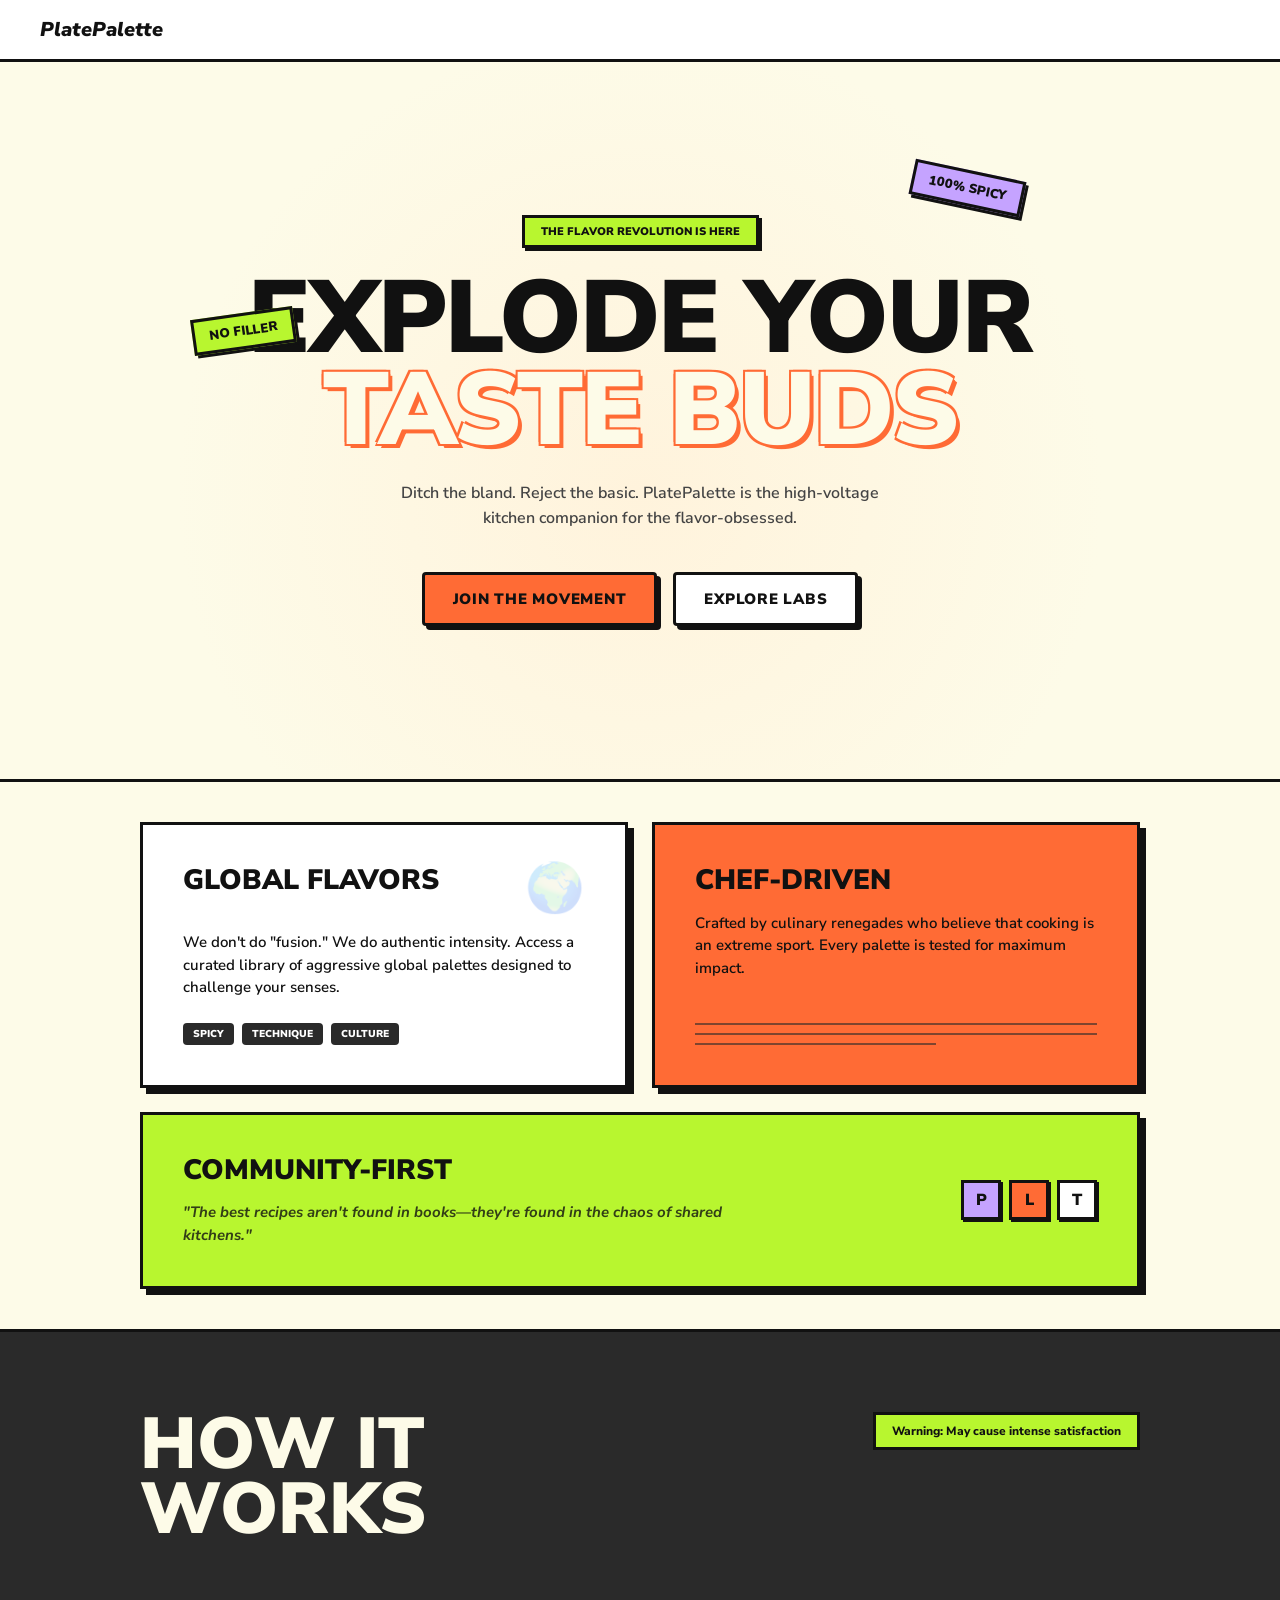
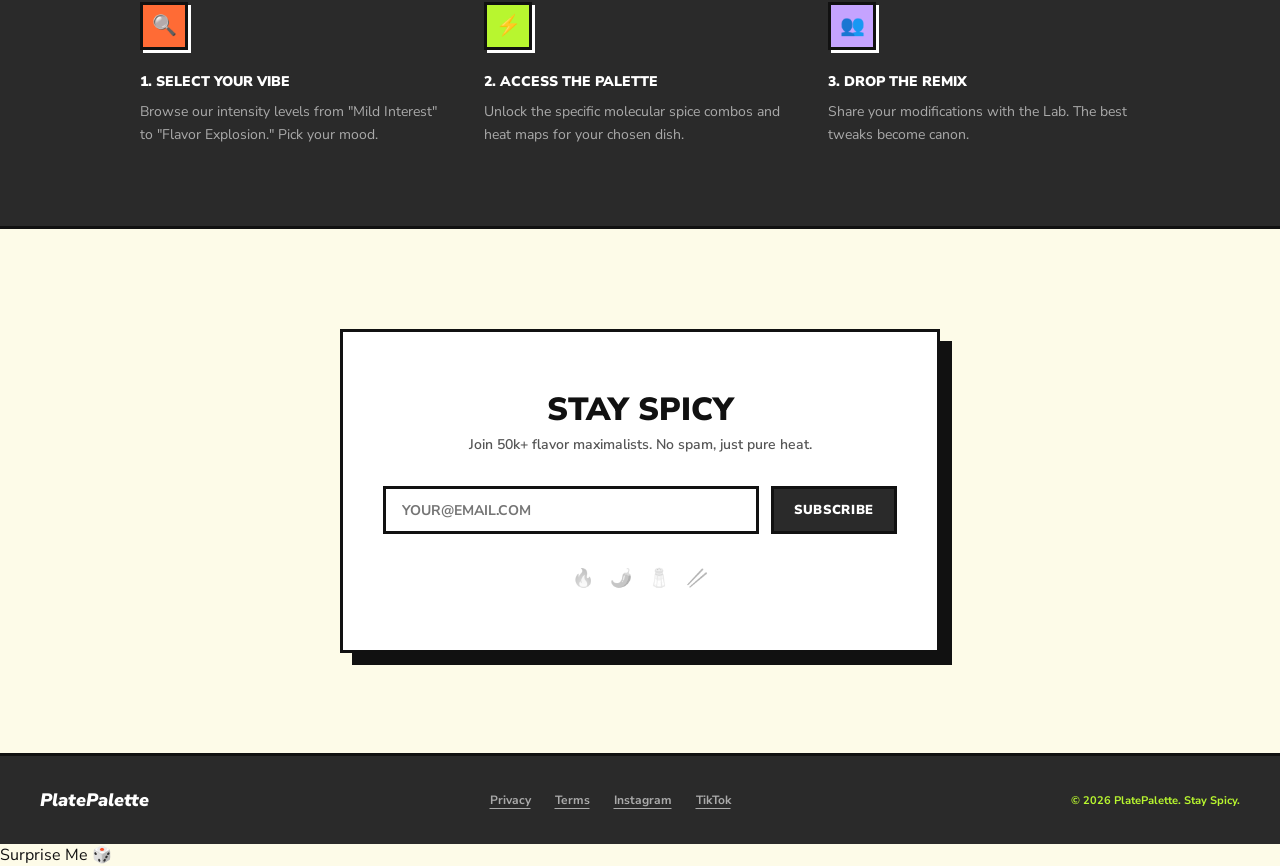
==== PlatePallate AN/html/index.html @ 08243795 "responsive and other major updates" ====
<!DOCTYPE html>
<html lang="en">
<head>
  <meta charset="UTF-8" />
  <meta name="viewport" content="width=device-width, initial-scale=1.0" />
  <title>PlatePalette — The Flavor Revolution</title>
  <meta name="description" content="PlatePalette is the high-voltage kitchen companion for the flavor-obsessed." />
  <link rel="preconnect" href="https://fonts.googleapis.com" />
  <link rel="preconnect" href="https://fonts.gstatic.com" crossorigin />
  <link href="https://fonts.googleapis.com/css2?family=Bebas+Neue&family=Nunito+Sans:ital,wght@0,400;0,700;0,800;0,900;1,700&display=swap" rel="stylesheet" />
  <link rel="stylesheet" href="../css/landing.css" />
  <link rel="stylesheet" href="../css/responsive/landing.css" />
</head>
<body>

<nav class="nb-nav">
  <div class="nb-logo">PlatePalette</div>
  <div class="nb-nav-right">
  </div>
</nav>

<section class="nb-hero">
  <div class="nb-floating nb-float-left">NO FILLER</div>
  <div class="nb-floating nb-float-right">100% SPICY</div>
  
  <div class="nb-hero-content">
    <div class="nb-badge nb-badge-green">THE FLAVOR REVOLUTION IS HERE</div>
    <h1 class="nb-headline">
      EXPLODE YOUR<br>
      <span class="nb-outline">TASTE BUDS</span>
    </h1>
    <p class="nb-subtext">
      Ditch the bland. Reject the basic. PlatePalette is the high-voltage kitchen companion for the flavor-obsessed.
    </p>
    <div class="nb-hero-ctas">
      <a href="submit.html" class="nb-btn nb-btn-lg nb-orange">JOIN THE MOVEMENT</a>
      <a href="explore.html" class="nb-btn nb-btn-lg nb-white">EXPLORE LABS</a>
    </div>
  </div>
</section>

<section class="nb-grid-section">
  <div class="nb-bento">
    <div class="nb-card nb-white nb-card-left">
      <div class="nb-card-header">
        <h2>GLOBAL FLAVORS</h2>
        <div class="nb-icon-globe">🌍</div>
      </div>
      <p>We don't do "fusion." We do authentic intensity. Access a curated library of aggressive global palettes designed to challenge your senses.</p>
      <div class="nb-tags">
        <span>SPICY</span><span>TECHNIQUE</span><span>CULTURE</span>
      </div>
    </div>
    <div class="nb-card nb-orange nb-card-right">
      <h2>CHEF-DRIVEN</h2>
      <p>Crafted by culinary renegades who believe that cooking is an extreme sport. Every palette is tested for maximum impact.</p>
      <div class="nb-lines">
        <div class="nb-line"></div>
        <div class="nb-line"></div>
        <div class="nb-line" style="width: 60%;"></div>
      </div>
    </div>
    <div class="nb-card nb-green nb-card-full">
      <div class="nb-full-left">
        <h2>COMMUNITY-FIRST</h2>
        <p>"The best recipes aren't found in books—they're found in the chaos of shared kitchens."</p>
      </div>
      <div class="nb-full-right">
        <div class="nb-boxes"><div class="nb-box nb-purple">P</div><div class="nb-box nb-orange">L</div><div class="nb-box nb-white">T</div></div>
      </div>
    </div>
  </div>
</section>

<section class="nb-how-it-works">
  <div class="nb-hiw-container">
    <div class="nb-hiw-header">
      <h2 class="nb-dark-headline">HOW IT<br>WORKS</h2>
      <div class="nb-warning">Warning: May cause intense satisfaction</div>
    </div>
    <div class="nb-hiw-steps">
      <div class="nb-step">
        <div class="nb-step-icon nb-orange">🔍</div>
        <h3>1. SELECT YOUR VIBE</h3>
        <p>Browse our intensity levels from "Mild Interest" to "Flavor Explosion." Pick your mood.</p>
      </div>
      <div class="nb-step">
        <div class="nb-step-icon nb-green">⚡</div>
        <h3>2. ACCESS THE PALETTE</h3>
        <p>Unlock the specific molecular spice combos and heat maps for your chosen dish.</p>
      </div>
      <div class="nb-step">
        <div class="nb-step-icon nb-purple">👥</div>
        <h3>3. DROP THE REMIX</h3>
        <p>Share your modifications with the Lab. The best tweaks become canon.</p>
      </div>
    </div>
  </div>
</section>

<section class="nb-subscribe">
  <div class="nb-sub-box">
    <h2>STAY SPICY</h2>
    <p>Join 50k+ flavor maximalists. No spam, just pure heat.</p>
    <form class="nb-sub-form" onsubmit="event.preventDefault(); alert('Welcome to the revolution! 🌶️');">
      <input type="email" placeholder="YOUR@EMAIL.COM" required />
      <button type="submit" class="nb-btn nb-dark">SUBSCRIBE</button>
    </form>
    <div class="nb-sub-icons">
      <span>🔥</span><span>🌶️</span><span>🧂</span><span>🥢</span>
    </div>
  </div>
</section>

<footer class="nb-footer">
  <div class="nb-footer-logo">PlatePalette</div>
  <div class="nb-footer-links">
    <a href="#">Privacy</a>
    <a href="#">Terms</a>
    <a href="#">Instagram</a>
    <a href="#">TikTok</a>
  </div>
  <div class="nb-footer-copy">© 2026 PlatePalette. Stay Spicy.</div>
</footer>

<a href="surprise.html" class="nav-surprise-btn">Surprise Me 🎲</a>
</body>
</html>
---- PlatePallate AN/css/landing.css ----
*, *::before, *::after { box-sizing: border-box; margin: 0; padding: 0; }

:root {
  --cream:   #fdfbe8;
  --orange:  #ff6b35;
  --green:   #b8f62f;
  --purple:  #c5a3ff;
  --dark:    #2a2a2a;
  --black:   #111111;
  --white:   #ffffff;
  --border:  3px solid var(--black);
  --shadow:  6px 6px 0 var(--black);
  --font-d:  'Bebas Neue', sans-serif;
  --font-b:  'Nunito Sans', sans-serif;
}

body {
  font-family: var(--font-b);
  background: var(--cream);
  color: var(--black);
  overflow-x: hidden;
}

/* ── Typography & Forms ── */
h1, h2, h3 { line-height: 1.1; }
a { text-decoration: none; color: inherit; }

/* ── Common Components ── */
.nb-btn {
  display: inline-flex; align-items: center; justify-content: center;
  padding: 10px 20px; font-family: var(--font-b); font-weight: 900;
  font-size: 13px; text-transform: uppercase; letter-spacing: 0.05em;
  border: var(--border); border-radius: 4px; color: var(--black);
  box-shadow: 4px 4px 0 var(--black); cursor: pointer;
  transition: transform 0.1s, box-shadow 0.1s;
}
.nb-btn:active { transform: translate(4px, 4px); box-shadow: 0px 0px 0 var(--black); }
.nb-btn-lg { padding: 14px 28px; font-size: 15px; }
.nb-orange { background: var(--orange); }
.nb-green  { background: var(--green); }
.nb-white  { background: var(--white); }
.nb-purple { background: var(--purple); }
.nb-dark   { background: var(--dark); color: var(--white); }

/* ── Navbar ── */
.nb-nav {
  display: flex; align-items: center; justify-content: space-between;
  padding: 16px 40px; border-bottom: var(--border);
  background: var(--white); position: sticky; top: 0; z-index: 100;
}
.nb-logo { font-family: var(--font-b); font-weight: 900; font-size: 20px; font-style: italic; }
.nb-nav-right { display: flex; gap: 16px; }

/* ── Hero ── */
.nb-hero {
  position: relative; padding: 100px 20px;
  text-align: center; border-bottom: var(--border);
  background: radial-gradient(circle at 50% 60%, #fff3dc 0%, var(--cream) 60%);
  min-height: 80vh; display: flex; flex-direction: column; align-items: center; justify-content: center;
}
.nb-floating {
  position: absolute; padding: 6px 14px;
  border: var(--border); font-weight: 900; font-size: 13px;
  text-transform: uppercase; box-shadow: 3px 3px 0 var(--black);
  z-index: 10;
}
.nb-float-left { background: var(--green); top: 35%; left: 15%; transform: rotate(-8deg); }
.nb-float-right { background: var(--purple); top: 15%; right: 20%; transform: rotate(12deg); }

.nb-badge {
  display: inline-block; padding: 6px 16px; border: var(--border);
  font-weight: 900; font-size: 11px; text-transform: uppercase;
  margin-bottom: 24px; box-shadow: 3px 3px 0 var(--black);
}
.nb-badge-green { background: var(--green); }

.nb-headline {
  font-family: var(--font-b); font-weight: 900; font-size: clamp(60px, 8vw, 110px);
  text-transform: uppercase; letter-spacing: -0.02em; line-height: 0.9; margin-bottom: 24px;
}
.nb-outline {
  display: block; color: var(--cream);
  text-shadow:
    -2px -2px 0 var(--orange),
     2px -2px 0 var(--orange),
    -2px  2px 0 var(--orange),
     2px  2px 0 var(--orange),
     4px  4px 0 var(--orange); /* Extruded effect */
}

.nb-subtext {
  font-size: 16px; max-width: 500px; margin: 0 auto 40px;
  font-weight: 600; line-height: 1.6; color: #444;
}
.nb-hero-ctas { display: flex; gap: 16px; justify-content: center; flex-wrap: wrap; }

/* ── Bento Grid ── */
.nb-grid-section { padding: 40px; background: var(--cream); border-bottom: var(--border); }
.nb-bento {
  max-width: 1000px; margin: 0 auto;
  display: grid; grid-template-columns: 1fr 1fr; gap: 24px;
}
.nb-card {
  border: var(--border); padding: 40px; box-shadow: var(--shadow);
  display: flex; flex-direction: column; justify-content: space-between;
}
.nb-card h2 { font-weight: 900; font-size: 28px; margin-bottom: 16px; text-transform: uppercase; }
.nb-card p { font-size: 15px; font-weight: 600; line-height: 1.5; margin-bottom: 24px; }
.nb-card-header { display: flex; justify-content: space-between; align-items: flex-start; }
.nb-icon-globe { font-size: 48px; opacity: 0.2; transform: translateY(-10px); }

.nb-tags { display: flex; gap: 8px; flex-wrap: wrap; }
.nb-tags span {
  padding: 4px 10px; background: var(--dark); color: var(--white);
  font-size: 10px; font-weight: 900; border-radius: 4px;
}

.nb-lines { display: flex; flex-direction: column; gap: 8px; margin-top: auto; }
.nb-line { height: 2px; background: var(--dark); width: 100%; opacity: 0.6; }

.nb-card-full { grid-column: span 2; display: flex; flex-direction: row; align-items: center; justify-content: space-between; }
.nb-full-left { max-width: 600px; }
.nb-full-left p { margin-bottom: 0; font-style: italic; font-weight: 700; opacity: 0.8; }
.nb-full-right { display: flex; align-items: center; }
.nb-boxes { display: flex; gap: 8px; }
.nb-box {
  width: 40px; height: 40px; border: var(--border); box-shadow: 2px 2px 0 var(--black);
  display: grid; place-items: center; font-weight: 900; font-size: 16px;
}

/* ── How It Works ── */
.nb-how-it-works { background: var(--dark); color: var(--white); padding: 80px 40px; border-bottom: var(--border); }
.nb-hiw-container { max-width: 1000px; margin: 0 auto; }
.nb-hiw-header { display: flex; justify-content: space-between; align-items: flex-start; margin-bottom: 60px; flex-wrap: wrap; gap: 24px; }
.nb-dark-headline {
  font-family: var(--font-b); font-weight: 900; font-size: clamp(48px, 6vw, 72px);
  color: var(--cream); line-height: 0.9;
}
.nb-warning {
  background: var(--green); color: var(--black); padding: 8px 16px;
  font-weight: 800; font-size: 12px; border: var(--border); /* yes, black border on dark bg, but the mockup has it green box */
}

.nb-hiw-steps { display: grid; grid-template-columns: repeat(3, 1fr); gap: 32px; }
.nb-step-icon {
  width: 48px; height: 48px; border: var(--border);
  display: grid; place-items: center; font-size: 20px; font-weight: 900;
  color: var(--black); margin-bottom: 24px; box-shadow: 3px 3px 0 var(--white);
}
.nb-step h3 { font-size: 14px; font-weight: 900; margin-bottom: 12px; color: var(--white); text-transform: uppercase; }
.nb-step p { font-size: 14px; line-height: 1.6; color: #aaa; }

/* ── Subscribe ── */
.nb-subscribe { padding: 100px 20px; background: var(--cream); border-bottom: var(--border); }
.nb-sub-box {
  max-width: 600px; margin: 0 auto; background: var(--white); border: var(--border);
  padding: 60px 40px; text-align: center; box-shadow: 12px 12px 0 var(--black);
}
.nb-sub-box h2 { font-weight: 900; font-size: 32px; margin-bottom: 8px; }
.nb-sub-box p { font-size: 14px; font-weight: 600; color: #555; margin-bottom: 32px; }
.nb-sub-form { display: flex; gap: 12px; height: 48px; }
.nb-sub-form input {
  flex: 1; border: var(--border); padding: 0 16px;
  font-family: var(--font-b); font-weight: 700; font-size: 14px;
  outline: none; background: transparent;
}
.nb-sub-form button { height: 100%; border-radius: 0; box-shadow: none; }
.nb-sub-form button:active { transform: translate(2px,2px); }

.nb-sub-icons { margin-top: 32px; display: flex; justify-content: center; gap: 16px; font-size: 18px; filter: grayscale(100%); opacity: 0.4; }

/* ── Footer ── */
.nb-footer {
  background: var(--dark); color: var(--white); padding: 32px 40px;
  display: flex; align-items: center; justify-content: space-between; flex-wrap: wrap; gap: 24px;
}
.nb-footer-logo { font-weight: 900; font-style: italic; font-size: 18px; color: var(--white); }
.nb-footer-links { display: flex; gap: 24px; }
.nb-footer-links a { font-size: 12px; font-weight: 700; color: #aaa; text-decoration: underline; text-decoration-thickness: 1px; text-underline-offset: 4px; }
.nb-footer-links a:hover { color: var(--orange); }
.nb-footer-copy { font-size: 11px; font-weight: 700; color: #b8f62f; }
---- PlatePallate AN/css/responsive/landing.css ----
/* --- landing.css --- */
@media (max-width: 900px) {
  .nb-bento { grid-template-columns: 1fr; }
  .nb-card-full { flex-direction: column; align-items: flex-start; gap: 24px; }
  .nb-hiw-steps { grid-template-columns: 1fr; gap: 48px; }
  .nb-sub-form { flex-direction: column; height: auto; }
  .nb-sub-form input { height: 48px; }
  .nb-sub-form button { padding: 16px; }
}
@media (max-width: 600px) {
  .nb-nav { padding: 16px 20px; flex-direction: column; gap: 16px; }
  .nb-float-left, .nb-float-right { display: none; }
  .nb-hero { padding: 80px 20px; }
  .nb-grid-section, .nb-how-it-works, .nb-subscribe { padding: 48px 20px; }
  .nb-sub-box { padding: 40px 20px; }
  .nb-footer { flex-direction: column; align-items: flex-start; }
}
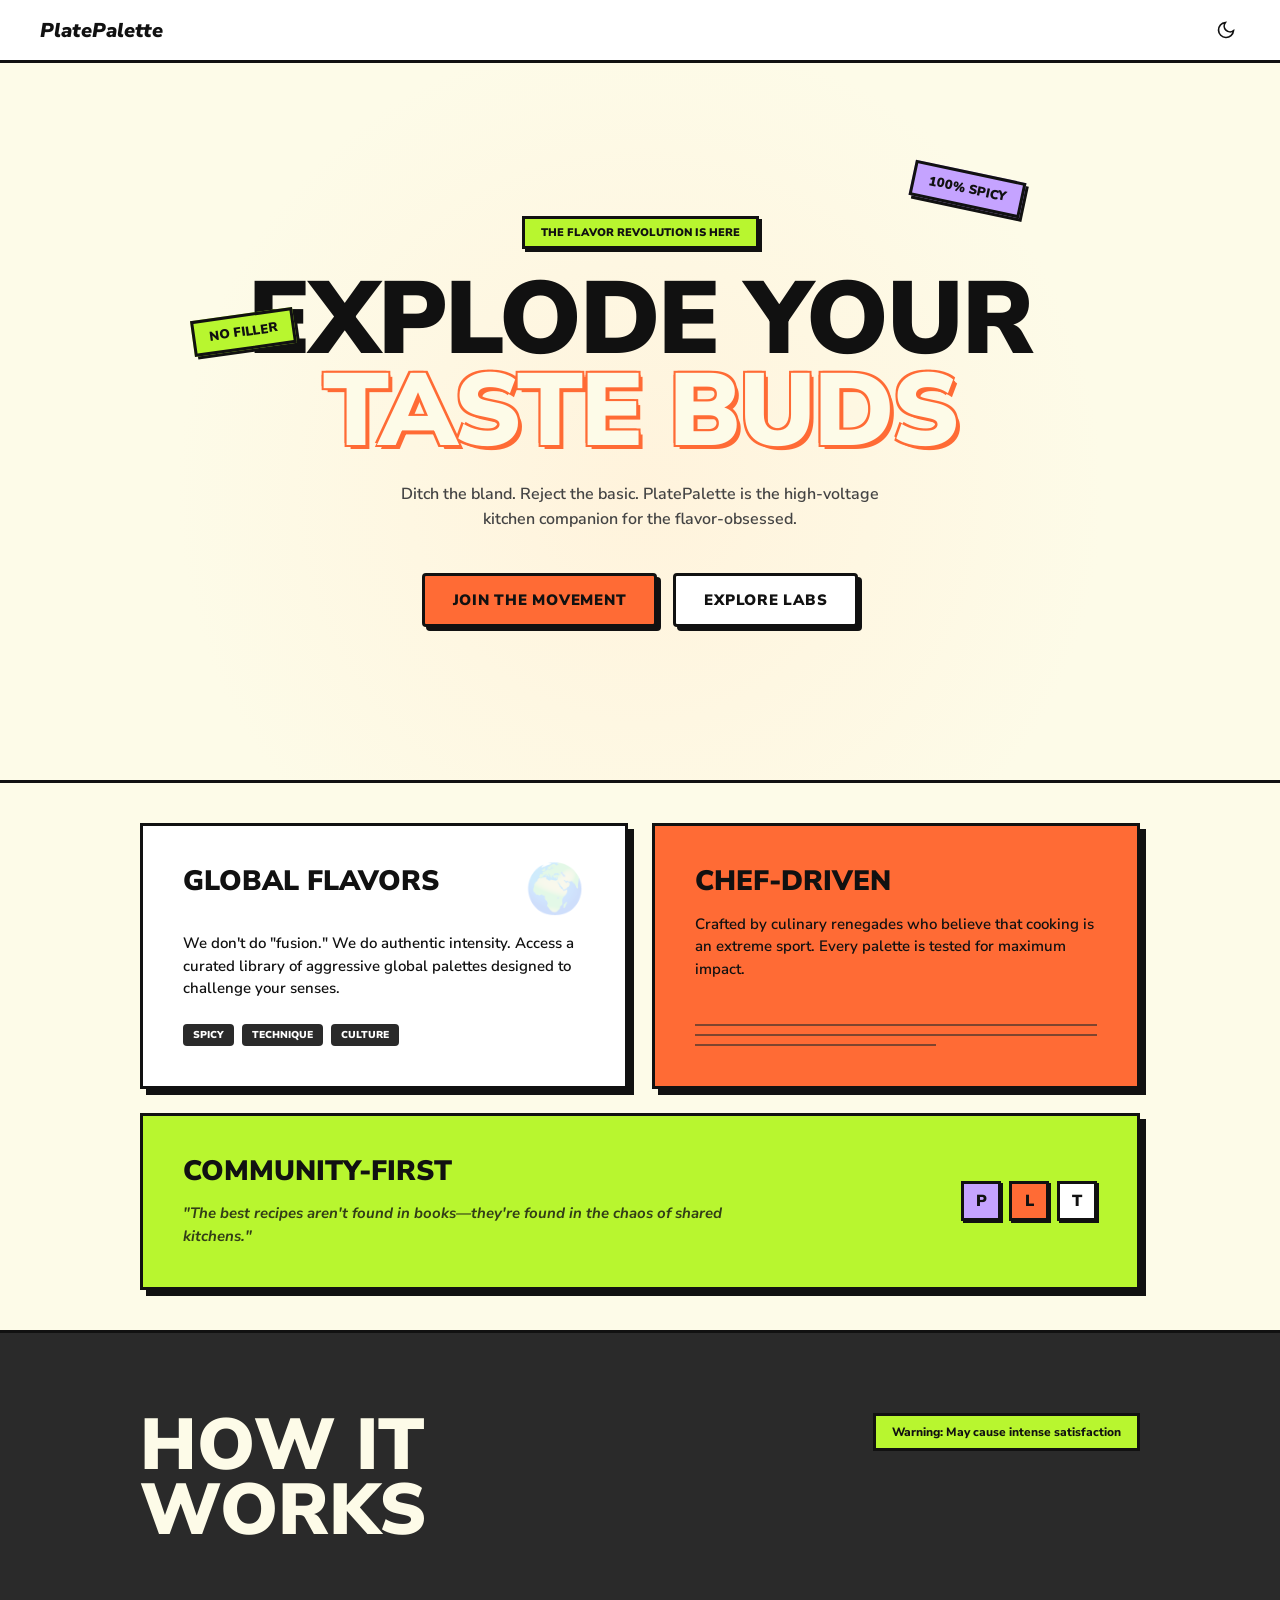
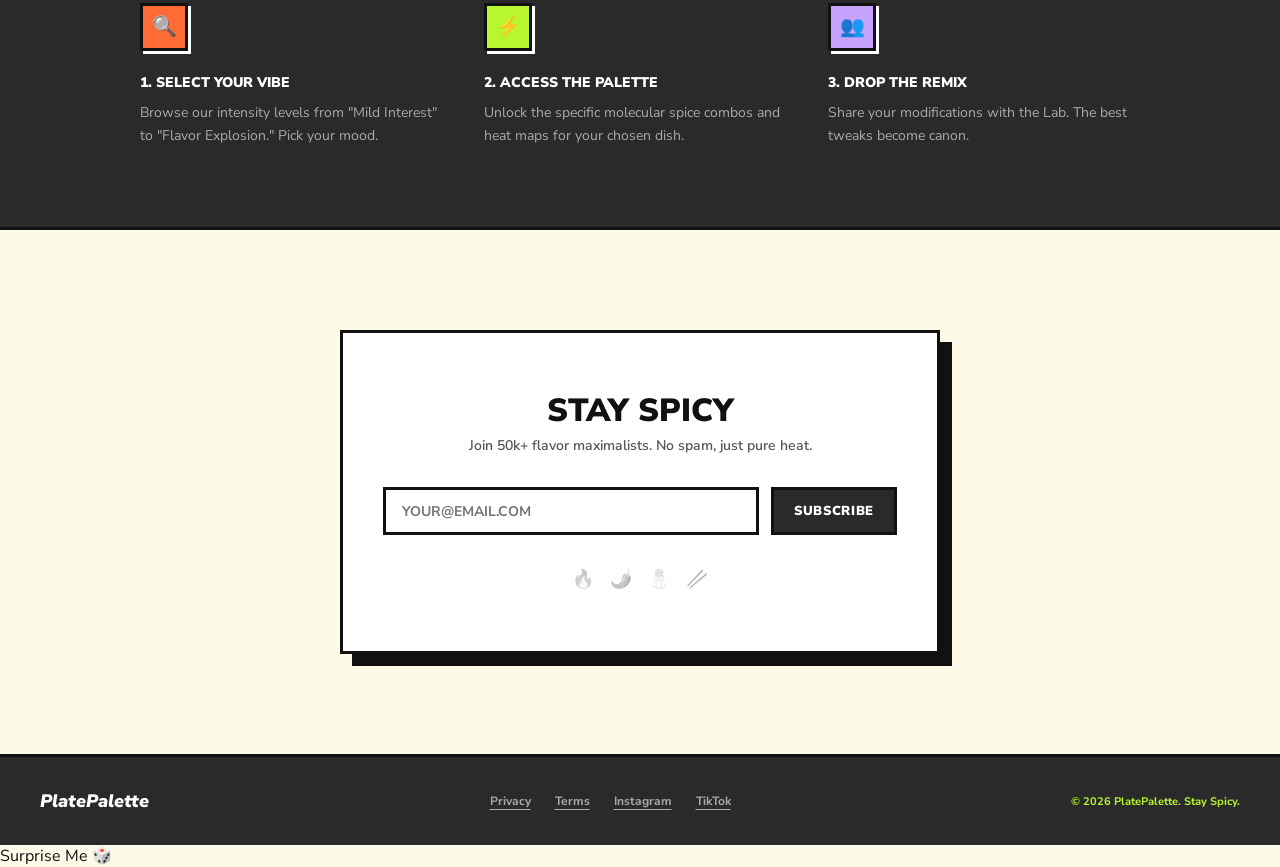
==== commit 7f4999f4: "theme changes" ====
--- a/PlatePallate AN/html/index.html
+++ b/PlatePallate AN/html/index.html
@@ -16,6 +16,10 @@
 <nav class="nb-nav">
   <div class="nb-logo">PlatePalette</div>
   <div class="nb-nav-right">
+    <button id="themeToggleBtn" class="theme-toggle" aria-label="Toggle Dark Mode">
+      <svg class="moon-icon" width="20" height="20" fill="none" stroke="currentColor" stroke-width="2" viewBox="0 0 24 24"><path d="M21 12.79A9 9 0 1 1 11.21 3 7 7 0 0 0 21 12.79z"></path></svg>
+      <svg class="sun-icon hidden" width="20" height="20" fill="none" stroke="currentColor" stroke-width="2" viewBox="0 0 24 24"><circle cx="12" cy="12" r="5"></circle><line x1="12" y1="1" x2="12" y2="3"></line><line x1="12" y1="21" x2="12" y2="23"></line><line x1="4.22" y1="4.22" x2="5.64" y2="5.64"></line><line x1="18.36" y1="18.36" x2="19.78" y2="19.78"></line><line x1="1" y1="12" x2="3" y2="12"></line><line x1="21" y1="12" x2="23" y2="12"></line><line x1="4.22" y1="19.78" x2="5.64" y2="18.36"></line><line x1="18.36" y1="5.64" x2="19.78" y2="4.22"></line></svg>
+    </button>
   </div>
 </nav>
 
@@ -124,5 +128,7 @@
 </footer>
 
 <a href="surprise.html" class="nav-surprise-btn">Surprise Me 🎲</a>
+
+<script src="../js/theme.js"></script>
 </body>
 </html>
--- a/PlatePallate AN/css/landing.css
+++ b/PlatePallate AN/css/landing.css
@@ -1,17 +1,23 @@
-*, *::before, *::after { box-sizing: border-box; margin: 0; padding: 0; }
+*,
+*::before,
+*::after {
+  box-sizing: border-box;
+  margin: 0;
+  padding: 0;
+}
 
 :root {
-  --cream:   #fdfbe8;
-  --orange:  #ff6b35;
-  --green:   #b8f62f;
-  --purple:  #c5a3ff;
-  --dark:    #2a2a2a;
-  --black:   #111111;
-  --white:   #ffffff;
-  --border:  3px solid var(--black);
-  --shadow:  6px 6px 0 var(--black);
-  --font-d:  'Bebas Neue', sans-serif;
-  --font-b:  'Nunito Sans', sans-serif;
+  --cream: #fdfbe8;
+  --orange: #ff6b35;
+  --green: #b8f62f;
+  --purple: #c5a3ff;
+  --dark: #2a2a2a;
+  --black: #111111;
+  --white: #ffffff;
+  --border: 3px solid var(--black);
+  --shadow: 6px 6px 0 var(--black);
+  --font-d: 'Bebas Neue', sans-serif;
+  --font-b: 'Nunito Sans', sans-serif;
 }
 
 body {
@@ -22,162 +28,506 @@
 }
 
 /* ── Typography & Forms ── */
-h1, h2, h3 { line-height: 1.1; }
-a { text-decoration: none; color: inherit; }
+h1,
+h2,
+h3 {
+  line-height: 1.1;
+}
+
+a {
+  text-decoration: none;
+  color: inherit;
+}
 
 /* ── Common Components ── */
 .nb-btn {
-  display: inline-flex; align-items: center; justify-content: center;
-  padding: 10px 20px; font-family: var(--font-b); font-weight: 900;
-  font-size: 13px; text-transform: uppercase; letter-spacing: 0.05em;
-  border: var(--border); border-radius: 4px; color: var(--black);
-  box-shadow: 4px 4px 0 var(--black); cursor: pointer;
+  display: inline-flex;
+  align-items: center;
+  justify-content: center;
+  padding: 10px 20px;
+  font-family: var(--font-b);
+  font-weight: 900;
+  font-size: 13px;
+  text-transform: uppercase;
+  letter-spacing: 0.05em;
+  border: var(--border);
+  border-radius: 4px;
+  color: var(--black);
+  box-shadow: 4px 4px 0 var(--black);
+  cursor: pointer;
   transition: transform 0.1s, box-shadow 0.1s;
 }
-.nb-btn:active { transform: translate(4px, 4px); box-shadow: 0px 0px 0 var(--black); }
-.nb-btn-lg { padding: 14px 28px; font-size: 15px; }
-.nb-orange { background: var(--orange); }
-.nb-green  { background: var(--green); }
-.nb-white  { background: var(--white); }
-.nb-purple { background: var(--purple); }
-.nb-dark   { background: var(--dark); color: var(--white); }
+
+.nb-btn:active {
+  transform: translate(4px, 4px);
+  box-shadow: 0px 0px 0 var(--black);
+}
+
+.nb-btn-lg {
+  padding: 14px 28px;
+  font-size: 15px;
+}
+
+.nb-orange {
+  background: var(--orange);
+}
+
+.nb-green {
+  background: var(--green);
+}
+
+.nb-white {
+  background: var(--white);
+}
+
+.nb-purple {
+  background: var(--purple);
+}
+
+.nb-dark {
+  background: var(--dark);
+  color: var(--white);
+}
 
 /* ── Navbar ── */
 .nb-nav {
-  display: flex; align-items: center; justify-content: space-between;
-  padding: 16px 40px; border-bottom: var(--border);
-  background: var(--white); position: sticky; top: 0; z-index: 100;
-}
-.nb-logo { font-family: var(--font-b); font-weight: 900; font-size: 20px; font-style: italic; }
-.nb-nav-right { display: flex; gap: 16px; }
+  display: flex;
+  align-items: center;
+  justify-content: space-between;
+  padding: 16px 40px;
+  border-bottom: var(--border);
+  background: var(--white);
+  position: sticky;
+  top: 0;
+  z-index: 100;
+}
+
+.nb-logo {
+  font-family: var(--font-b);
+  font-weight: 900;
+  font-size: 20px;
+  font-style: italic;
+}
+
+.nb-nav-right {
+  display: flex;
+  gap: 16px;
+}
 
 /* ── Hero ── */
 .nb-hero {
-  position: relative; padding: 100px 20px;
-  text-align: center; border-bottom: var(--border);
+  position: relative;
+  padding: 100px 20px;
+  text-align: center;
+  border-bottom: var(--border);
   background: radial-gradient(circle at 50% 60%, #fff3dc 0%, var(--cream) 60%);
-  min-height: 80vh; display: flex; flex-direction: column; align-items: center; justify-content: center;
-}
+  min-height: 80vh;
+  display: flex;
+  flex-direction: column;
+  align-items: center;
+  justify-content: center;
+}
+
 .nb-floating {
-  position: absolute; padding: 6px 14px;
-  border: var(--border); font-weight: 900; font-size: 13px;
-  text-transform: uppercase; box-shadow: 3px 3px 0 var(--black);
+  position: absolute;
+  padding: 6px 14px;
+  border: var(--border);
+  font-weight: 900;
+  font-size: 13px;
+  text-transform: uppercase;
+  box-shadow: 3px 3px 0 var(--black);
   z-index: 10;
 }
-.nb-float-left { background: var(--green); top: 35%; left: 15%; transform: rotate(-8deg); }
-.nb-float-right { background: var(--purple); top: 15%; right: 20%; transform: rotate(12deg); }
+
+.nb-float-left {
+  background: var(--green);
+  top: 35%;
+  left: 15%;
+  transform: rotate(-8deg);
+}
+
+.nb-float-right {
+  background: var(--purple);
+  top: 15%;
+  right: 20%;
+  transform: rotate(12deg);
+}
 
 .nb-badge {
-  display: inline-block; padding: 6px 16px; border: var(--border);
-  font-weight: 900; font-size: 11px; text-transform: uppercase;
-  margin-bottom: 24px; box-shadow: 3px 3px 0 var(--black);
-}
-.nb-badge-green { background: var(--green); }
+  display: inline-block;
+  padding: 6px 16px;
+  border: var(--border);
+  font-weight: 900;
+  font-size: 11px;
+  text-transform: uppercase;
+  margin-bottom: 24px;
+  box-shadow: 3px 3px 0 var(--black);
+}
+
+.nb-badge-green {
+  background: var(--green);
+}
 
 .nb-headline {
-  font-family: var(--font-b); font-weight: 900; font-size: clamp(60px, 8vw, 110px);
-  text-transform: uppercase; letter-spacing: -0.02em; line-height: 0.9; margin-bottom: 24px;
-}
+  font-family: var(--font-b);
+  font-weight: 900;
+  font-size: clamp(60px, 8vw, 110px);
+  text-transform: uppercase;
+  letter-spacing: -0.02em;
+  line-height: 0.9;
+  margin-bottom: 24px;
+}
+
 .nb-outline {
-  display: block; color: var(--cream);
+  display: block;
+  color: var(--cream);
   text-shadow:
     -2px -2px 0 var(--orange),
-     2px -2px 0 var(--orange),
-    -2px  2px 0 var(--orange),
-     2px  2px 0 var(--orange),
-     4px  4px 0 var(--orange); /* Extruded effect */
+    2px -2px 0 var(--orange),
+    -2px 2px 0 var(--orange),
+    2px 2px 0 var(--orange),
+    4px 4px 0 var(--orange);
+  /* Extruded effect */
 }
 
 .nb-subtext {
-  font-size: 16px; max-width: 500px; margin: 0 auto 40px;
-  font-weight: 600; line-height: 1.6; color: #444;
-}
-.nb-hero-ctas { display: flex; gap: 16px; justify-content: center; flex-wrap: wrap; }
+  font-size: 16px;
+  max-width: 500px;
+  margin: 0 auto 40px;
+  font-weight: 600;
+  line-height: 1.6;
+  color: #444;
+}
+
+.nb-hero-ctas {
+  display: flex;
+  gap: 16px;
+  justify-content: center;
+  flex-wrap: wrap;
+}
 
 /* ── Bento Grid ── */
-.nb-grid-section { padding: 40px; background: var(--cream); border-bottom: var(--border); }
+.nb-grid-section {
+  padding: 40px;
+  background: var(--cream);
+  border-bottom: var(--border);
+}
+
 .nb-bento {
-  max-width: 1000px; margin: 0 auto;
-  display: grid; grid-template-columns: 1fr 1fr; gap: 24px;
-}
+  max-width: 1000px;
+  margin: 0 auto;
+  display: grid;
+  grid-template-columns: 1fr 1fr;
+  gap: 24px;
+}
+
 .nb-card {
-  border: var(--border); padding: 40px; box-shadow: var(--shadow);
-  display: flex; flex-direction: column; justify-content: space-between;
-}
-.nb-card h2 { font-weight: 900; font-size: 28px; margin-bottom: 16px; text-transform: uppercase; }
-.nb-card p { font-size: 15px; font-weight: 600; line-height: 1.5; margin-bottom: 24px; }
-.nb-card-header { display: flex; justify-content: space-between; align-items: flex-start; }
-.nb-icon-globe { font-size: 48px; opacity: 0.2; transform: translateY(-10px); }
-
-.nb-tags { display: flex; gap: 8px; flex-wrap: wrap; }
+  border: var(--border);
+  padding: 40px;
+  box-shadow: var(--shadow);
+  display: flex;
+  flex-direction: column;
+  justify-content: space-between;
+}
+
+.nb-card h2 {
+  font-weight: 900;
+  font-size: 28px;
+  margin-bottom: 16px;
+  text-transform: uppercase;
+}
+
+.nb-card p {
+  font-size: 15px;
+  font-weight: 600;
+  line-height: 1.5;
+  margin-bottom: 24px;
+}
+
+.nb-card-header {
+  display: flex;
+  justify-content: space-between;
+  align-items: flex-start;
+}
+
+.nb-icon-globe {
+  font-size: 48px;
+  opacity: 0.2;
+  transform: translateY(-10px);
+}
+
+.nb-tags {
+  display: flex;
+  gap: 8px;
+  flex-wrap: wrap;
+}
+
 .nb-tags span {
-  padding: 4px 10px; background: var(--dark); color: var(--white);
-  font-size: 10px; font-weight: 900; border-radius: 4px;
-}
-
-.nb-lines { display: flex; flex-direction: column; gap: 8px; margin-top: auto; }
-.nb-line { height: 2px; background: var(--dark); width: 100%; opacity: 0.6; }
-
-.nb-card-full { grid-column: span 2; display: flex; flex-direction: row; align-items: center; justify-content: space-between; }
-.nb-full-left { max-width: 600px; }
-.nb-full-left p { margin-bottom: 0; font-style: italic; font-weight: 700; opacity: 0.8; }
-.nb-full-right { display: flex; align-items: center; }
-.nb-boxes { display: flex; gap: 8px; }
+  padding: 4px 10px;
+  background: var(--dark);
+  color: var(--white);
+  font-size: 10px;
+  font-weight: 900;
+  border-radius: 4px;
+}
+
+.nb-lines {
+  display: flex;
+  flex-direction: column;
+  gap: 8px;
+  margin-top: auto;
+}
+
+.nb-line {
+  height: 2px;
+  background: var(--dark);
+  width: 100%;
+  opacity: 0.6;
+}
+
+.nb-card-full {
+  grid-column: span 2;
+  display: flex;
+  flex-direction: row;
+  align-items: center;
+  justify-content: space-between;
+}
+
+.nb-full-left {
+  max-width: 600px;
+}
+
+.nb-full-left p {
+  margin-bottom: 0;
+  font-style: italic;
+  font-weight: 700;
+  opacity: 0.8;
+}
+
+.nb-full-right {
+  display: flex;
+  align-items: center;
+}
+
+.nb-boxes {
+  display: flex;
+  gap: 8px;
+}
+
 .nb-box {
-  width: 40px; height: 40px; border: var(--border); box-shadow: 2px 2px 0 var(--black);
-  display: grid; place-items: center; font-weight: 900; font-size: 16px;
+  width: 40px;
+  height: 40px;
+  border: var(--border);
+  box-shadow: 2px 2px 0 var(--black);
+  display: grid;
+  place-items: center;
+  font-weight: 900;
+  font-size: 16px;
 }
 
 /* ── How It Works ── */
-.nb-how-it-works { background: var(--dark); color: var(--white); padding: 80px 40px; border-bottom: var(--border); }
-.nb-hiw-container { max-width: 1000px; margin: 0 auto; }
-.nb-hiw-header { display: flex; justify-content: space-between; align-items: flex-start; margin-bottom: 60px; flex-wrap: wrap; gap: 24px; }
+.nb-how-it-works {
+  background: var(--dark);
+  color: var(--white);
+  padding: 80px 40px;
+  border-bottom: var(--border);
+}
+
+.nb-hiw-container {
+  max-width: 1000px;
+  margin: 0 auto;
+}
+
+.nb-hiw-header {
+  display: flex;
+  justify-content: space-between;
+  align-items: flex-start;
+  margin-bottom: 60px;
+  flex-wrap: wrap;
+  gap: 24px;
+}
+
 .nb-dark-headline {
-  font-family: var(--font-b); font-weight: 900; font-size: clamp(48px, 6vw, 72px);
-  color: var(--cream); line-height: 0.9;
-}
+  font-family: var(--font-b);
+  font-weight: 900;
+  font-size: clamp(48px, 6vw, 72px);
+  color: var(--cream);
+  line-height: 0.9;
+}
+
 .nb-warning {
-  background: var(--green); color: var(--black); padding: 8px 16px;
-  font-weight: 800; font-size: 12px; border: var(--border); /* yes, black border on dark bg, but the mockup has it green box */
-}
-
-.nb-hiw-steps { display: grid; grid-template-columns: repeat(3, 1fr); gap: 32px; }
+  background: var(--green);
+  color: var(--black);
+  padding: 8px 16px;
+  font-weight: 800;
+  font-size: 12px;
+  border: var(--border);
+}
+
+.nb-hiw-steps {
+  display: grid;
+  grid-template-columns: repeat(3, 1fr);
+  gap: 32px;
+}
+
 .nb-step-icon {
-  width: 48px; height: 48px; border: var(--border);
-  display: grid; place-items: center; font-size: 20px; font-weight: 900;
-  color: var(--black); margin-bottom: 24px; box-shadow: 3px 3px 0 var(--white);
-}
-.nb-step h3 { font-size: 14px; font-weight: 900; margin-bottom: 12px; color: var(--white); text-transform: uppercase; }
-.nb-step p { font-size: 14px; line-height: 1.6; color: #aaa; }
+  width: 48px;
+  height: 48px;
+  border: var(--border);
+  display: grid;
+  place-items: center;
+  font-size: 20px;
+  font-weight: 900;
+  color: var(--black);
+  margin-bottom: 24px;
+  box-shadow: 3px 3px 0 var(--white);
+}
+
+.nb-step h3 {
+  font-size: 14px;
+  font-weight: 900;
+  margin-bottom: 12px;
+  color: var(--white);
+  text-transform: uppercase;
+}
+
+.nb-step p {
+  font-size: 14px;
+  line-height: 1.6;
+  color: #aaa;
+}
 
 /* ── Subscribe ── */
-.nb-subscribe { padding: 100px 20px; background: var(--cream); border-bottom: var(--border); }
+.nb-subscribe {
+  padding: 100px 20px;
+  background: var(--cream);
+  border-bottom: var(--border);
+}
+
 .nb-sub-box {
-  max-width: 600px; margin: 0 auto; background: var(--white); border: var(--border);
-  padding: 60px 40px; text-align: center; box-shadow: 12px 12px 0 var(--black);
-}
-.nb-sub-box h2 { font-weight: 900; font-size: 32px; margin-bottom: 8px; }
-.nb-sub-box p { font-size: 14px; font-weight: 600; color: #555; margin-bottom: 32px; }
-.nb-sub-form { display: flex; gap: 12px; height: 48px; }
+  max-width: 600px;
+  margin: 0 auto;
+  background: var(--white);
+  border: var(--border);
+  padding: 60px 40px;
+  text-align: center;
+  box-shadow: 12px 12px 0 var(--black);
+}
+
+.nb-sub-box h2 {
+  font-weight: 900;
+  font-size: 32px;
+  margin-bottom: 8px;
+}
+
+.nb-sub-box p {
+  font-size: 14px;
+  font-weight: 600;
+  color: #555;
+  margin-bottom: 32px;
+}
+
+.nb-sub-form {
+  display: flex;
+  gap: 12px;
+  height: 48px;
+}
+
 .nb-sub-form input {
-  flex: 1; border: var(--border); padding: 0 16px;
-  font-family: var(--font-b); font-weight: 700; font-size: 14px;
-  outline: none; background: transparent;
-}
-.nb-sub-form button { height: 100%; border-radius: 0; box-shadow: none; }
-.nb-sub-form button:active { transform: translate(2px,2px); }
-
-.nb-sub-icons { margin-top: 32px; display: flex; justify-content: center; gap: 16px; font-size: 18px; filter: grayscale(100%); opacity: 0.4; }
+  flex: 1;
+  border: var(--border);
+  padding: 0 16px;
+  font-family: var(--font-b);
+  font-weight: 700;
+  font-size: 14px;
+  outline: none;
+  background: transparent;
+}
+
+.nb-sub-form button {
+  height: 100%;
+  border-radius: 0;
+  box-shadow: none;
+}
+
+.nb-sub-form button:active {
+  transform: translate(2px, 2px);
+}
+
+.nb-sub-icons {
+  margin-top: 32px;
+  display: flex;
+  justify-content: center;
+  gap: 16px;
+  font-size: 18px;
+  filter: grayscale(100%);
+  opacity: 0.4;
+}
 
 /* ── Footer ── */
 .nb-footer {
-  background: var(--dark); color: var(--white); padding: 32px 40px;
-  display: flex; align-items: center; justify-content: space-between; flex-wrap: wrap; gap: 24px;
-}
-.nb-footer-logo { font-weight: 900; font-style: italic; font-size: 18px; color: var(--white); }
-.nb-footer-links { display: flex; gap: 24px; }
-.nb-footer-links a { font-size: 12px; font-weight: 700; color: #aaa; text-decoration: underline; text-decoration-thickness: 1px; text-underline-offset: 4px; }
-.nb-footer-links a:hover { color: var(--orange); }
-.nb-footer-copy { font-size: 11px; font-weight: 700; color: #b8f62f; }
-
-
+  background: var(--dark);
+  color: var(--white);
+  padding: 32px 40px;
+  display: flex;
+  align-items: center;
+  justify-content: space-between;
+  flex-wrap: wrap;
+  gap: 24px;
+}
+
+.nb-footer-logo {
+  font-weight: 900;
+  font-style: italic;
+  font-size: 18px;
+  color: var(--white);
+}
+
+.nb-footer-links {
+  display: flex;
+  gap: 24px;
+}
+
+.nb-footer-links a {
+  font-size: 12px;
+  font-weight: 700;
+  color: #aaa;
+  text-decoration: underline;
+  text-decoration-thickness: 1px;
+  text-underline-offset: 4px;
+}
+
+.nb-footer-links a:hover {
+  color: var(--orange);
+}
+
+.nb-footer-copy {
+  font-size: 11px;
+  font-weight: 700;
+  color: #b8f62f;
+}
+
+/* --- Theme Toggle --- */
+.theme-toggle {
+  background: transparent; border: none; cursor: pointer;
+  display: flex; align-items: center; justify-content: center;
+  color: var(--black); padding: 4px;
+}
+.theme-toggle:hover { color: var(--orange); }
+.hidden { display: none !important; }
+
+/* --- Dark Mode Overrides for Landing Page --- */
+body.dark-mode {
+  --cream: #18191a;
+  --dark: #e4e6eb;
+  --black: #e4e6eb;
+  --white: #242526;
+  background: var(--cream);
+  color: var(--black);
+}
+
+body.dark-mode .nb-hero { background: radial-gradient(circle at 50% 60%, #242526 0%, var(--cream) 60%); }
+body.dark-mode .nb-outline { text-shadow: -2px -2px 0 var(--orange), 2px -2px 0 var(--orange), -2px 2px 0 var(--orange), 2px 2px 0 var(--orange), 4px 4px 0 var(--orange); }
+body.dark-mode .nb-btn { color: #111; }
+body.dark-mode .nb-btn.nb-white { color: #e4e6eb; }
+body.dark-mode .nb-btn.nb-dark { background: #e4e6eb; color: #111; }
